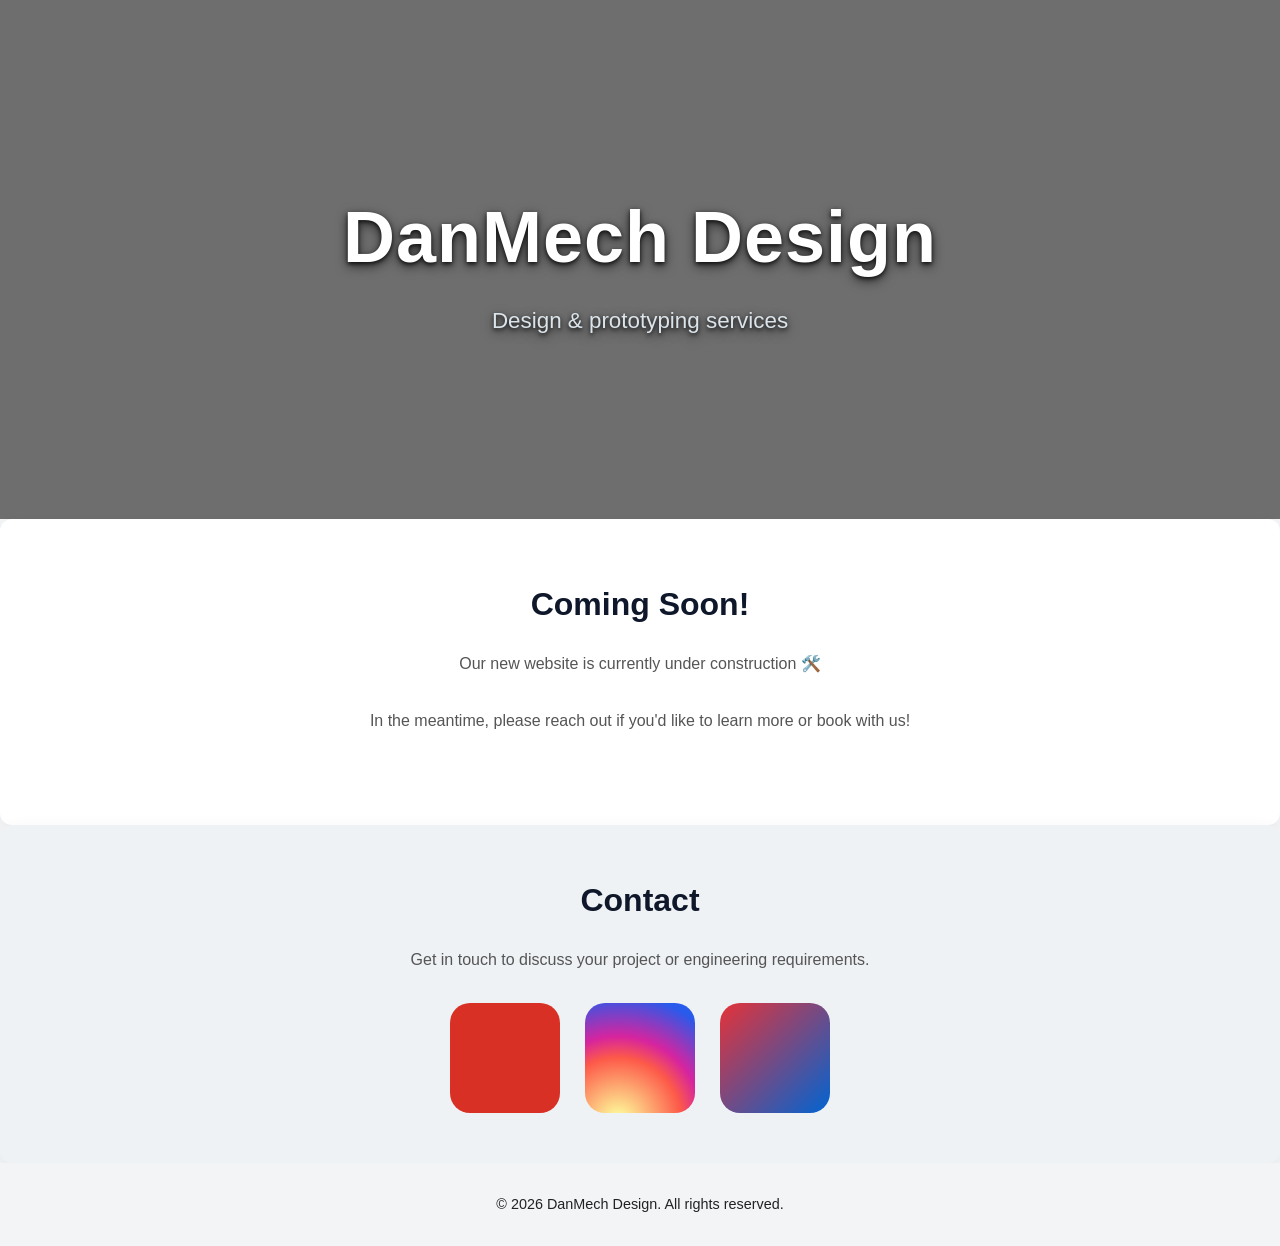
==== index.html @ 0d2decf5 "Rename coming soon.html to index.html" ====
<!DOCTYPE html>
<html lang="en-GB">
<head>
	 <!-- Google tag (gtag.js) -->
	<script async src="https://www.googletagmanager.com/gtag/js?id=G-S0NBHL56VS"></script>
	<script>
	  window.dataLayer = window.dataLayer || [];
	  function gtag(){dataLayer.push(arguments);}
	  gtag('js', new Date());

	  gtag('config', 'G-S0NBHL56VS');
	</script>

  <meta charset="UTF-8" />
  <meta name="viewport" content="width=device-width, initial-scale=1.0" />
  
  <!-- SEO -->
  <meta name="description" content="Mechanical design, CAD, 3D scanning, 3D printing, and reverse engineering services based in Crawley, West Sussex.">
  <meta name="keywords" content="3D Printing, 3D Design, CAD Designer, CAD Services, 3D Printing Services, Engineering Services">
  <meta name="robots" content="index, follow">
  
  <title>Coming Soon|DanMech Design</title>
  <link rel="stylesheet" href="style.css" />
  <link rel="icon" type="image/x-icon" href="favicon.png">
  
  <!-- Font Awesome -->
  <script src="https://kit.fontawesome.com/f8179e8326.js" crossorigin="anonymous"></script>
  

  
</head>
<body>
	<header>
	  <div class="hero-text">
		<h1>DanMech Design</h1>
		<p>Design & prototyping services</p>
	  </div>
	</header>

	<section class="intro">
		<div class="intro-content">
		  <h2>Coming Soon!</h2>
			<p>
				Our new website is currently under construction 🛠️  
			</p>
			<p>
				In the meantime, please reach out if you'd like to learn more or book with us!
			</p>
		</div>
	</section>

	
	
	<section class="contact" id="contact">
	  <h2>Contact</h2>
	  <p>Get in touch to discuss your project or engineering requirements.</p>

	  <div class="contact-icons">
		<a href="mailto:danieljbarker97@gmail.com" class="icon email" aria-label="Email">
		  <i class="fa-solid fa-envelope"></i>
		</a>

		<a href="https://www.instagram.com/life_of_an_engineer__/" target="_blank" class="icon instagram" aria-label="Instagram">
		  <i class="fa-brands fa-instagram"></i>
		</a>
		
		<a href="https://www.ebay.co.uk/usr/dan241297" target="_blank" class="icon ebay" aria-label="Online Store">
		  <i class="fa-brands fa-ebay"></i>
		</a>
	  </div>	  
	</section>
	

	<footer>
	&copy; 2026 DanMech Design. All rights reserved.
	</footer>
  
	<!-- Lightbox -->
	<div id="lightbox">
		<span id="close-lightbox">&times;</span>
		<img id="lightbox-img" src="" alt="Expanded dog photo">
	</div>
	
	<script>
		const gallery = document.getElementById("project-gallery");

		//Loop through images in the folder, starting at i=1, up to the max specified value of i.
		for (let i = 1; i <= 7; i++) {
		  const img = document.createElement("img"); //'img' is the incrimenting image ID
		  img.src = `images/project-img${i}.jpg`;	//Look for file name project-img + img number
		  img.alt = `DanMech Design engineering project ${i}`;		//Generate alt text for images with same sequential suffix
		  img.loading = "lazy";   //Lazy loading to make it quicker
		  gallery.appendChild(img);
		}
	</script>
	
	<script>
		const lightbox = document.getElementById("lightbox");
		const lightboxImg = document.getElementById("lightbox-img");
		const closeBtn = document.getElementById("close-lightbox");

		document.addEventListener("click", function(e) {
		  if (e.target.matches(".image-grid img")) {
			lightbox.style.display = "flex";
			lightboxImg.src = e.target.src;
		  }
		});

		closeBtn.onclick = function() {
		  lightbox.style.display = "none";
		};

		lightbox.onclick = function(e) {
		  if (e.target !== lightboxImg) {
			lightbox.style.display = "none";
		  }
		};
	</script>
  
</body>
</html>
---- style.css ----
/* ---------------------------- */
/* Root Variables               */
/* ---------------------------- */
:root {
  --accent: #2563eb;
  --accent-red: #dc2626;
  --accent-green: #16a34a;

  --dark: #0f172a;
  --light: #f3f4f6;
  --text: #222;
}

/* ---------------------------- */
/* Reset & Base Styling         */
/* ---------------------------- */
* {
  margin: 0;
  padding: 0;
  box-sizing: border-box;
}

html {
  scroll-behavior: smooth;
}

body {
  font-family: "Poppins", sans-serif;
  color: var(--text);
  background-color: var(--light);
  line-height: 1.6;
}

/* ---------------------------- */
/* Section Base Styling         */
/* ---------------------------- */
section {
  padding: 50px 20px;
  max-width: 1500px;
  margin: auto;
  text-align: center;
  border-radius: 12px;
  transition: box-shadow 0.3s ease;
}

section:nth-of-type(odd) {
  background-color: #ffffff;
  box-shadow: 0 2px 10px rgba(0,0,0,0.04);
}

section:nth-of-type(even) {
  background-color: #eef2f5;
  box-shadow: 0 6px 20px rgba(0,0,0,0.06);
}

section h2 {
  font-size: 2rem;
  font-weight: 600;
  color: var(--dark);
  margin-bottom: 20px;
}

section p {
  color: #555;
  margin-bottom: 30px;
  line-height: 1.7;
}

/* ---------------------------- */
/* Header Section               */
/* ---------------------------- */
header {
  background:
    linear-gradient(rgba(0,0,0,0.55), rgba(0,0,0,0.55)),
    url('images/hero-img.jpg') center center/ cover no-repeat;

  text-align: center;

  padding: 180px 20px;

  display: flex;
  justify-content: center;
  align-items: center;
  flex-direction: column;

  min-height: 30vh;
}

header h1 {
  font-size: clamp(2.8rem, 6vw, 4.5rem);
  margin-bottom: 0.5rem;
  font-weight: 700;
  color: #fff;
  letter-spacing: 1px;
}

header p {
  font-size: clamp(1rem, 2vw, 1.4rem);
  font-weight: 300;
  color: #dbe4ea;
}

header h1,
header p {
  text-shadow:
    0 2px 4px rgba(0,0,0,0.8),
    0 4px 12px rgba(0,0,0,0.6);
}

/* ---------------------------- */
/* Navbar Styling               */
/* ---------------------------- */
.navbar {
  background: rgba(255,255,255,0.92);
  backdrop-filter: blur(10px);

  box-shadow: 0 2px 12px rgba(0,0,0,0.08);

  position: sticky;
  top: 0;
  z-index: 999;

  padding: 12px 10px;
}

.navbar ul {
  list-style: none;

  display: flex;
  justify-content: center;

  gap: 40px;

  padding: 0;
  margin: 0;

  flex-wrap: nowrap;
}

.navbar ul li a {
  text-decoration: none;

  font-weight: 600;
  color: var(--dark);

  padding: 10px 14px;
  border-radius: 8px;

  transition: all 0.25s ease;

  white-space: nowrap;

  font-size: clamp(0.8rem, 2vw, 1rem);
}

.navbar ul li a:hover {
  background: var(--dark);
  color: #fff;
}

/* ---------------------------- */
/* Intro Section                */
/* ---------------------------- */
.intro {
  padding: 60px 20px;
}

.intro-inner {
  display: flex;
  align-items: center;
  justify-content: center;
  gap: 50px;
  flex-wrap: wrap;
}

.intro-image img {
  width: 220px;
  height: 220px;

  border-radius: 20px;

  object-fit: cover;

  border: 3px solid var(--border);

  box-shadow: 0 8px 20px rgba(0,0,0,0.08);
}

.intro-text {
  max-width: 700px;
  text-align: left;
}

.intro-bullets {
  display: flex;
  flex-wrap: wrap;
  justify-content: center;
  gap: 20px;

  list-style: none;

  padding: 0;
  margin-top: 10px;

  font-weight: 600;
  font-size: 1rem;

  color: var(--dark);
}

.intro-bullets li {
  position: relative;
  padding-left: 24px;
}

.intro-bullets li::before {
  content: "\f3a5";

  font-family: "Font Awesome 6 Free";
  font-weight: 900;

  position: absolute;
  left: 0;
  top: 0;

  color: var(--accent);
}

/* ---------------------------- */
/* Services Section             */
/* ---------------------------- */
.service-list {
  display: grid;

  grid-template-columns: repeat(auto-fit, minmax(250px, 1fr));

  gap: 25px;
}

.service-item {
  background: var(--card);

  padding: 30px;

  border-radius: 16px;

  border-top: 4px solid transparent;
  

  transition:
    transform 0.3s ease,
    box-shadow 0.3s ease,
    border-color 0.3s ease;
}

.service-item:hover {
  transform: translateY(-6px);

  border-color: var(--accent);

  box-shadow: 0 10px 25px rgba(0,0,0,0.08);
}

.service-item h3 {
  color: var(--dark);

  margin-bottom: 12px;

  font-weight: 600;
}

.service-item h3 i {
  margin-right: 10px;

  font-size: 1.2em;

  color: var(--accent);
}

.service-item p {
  color: #555;
}

.service-item {
  border-top: 4px solid transparent;
}
.service-item:nth-child(1) {
  border-top-color: #2563eb;
}

.service-item:nth-child(2) {
  border-top-color: #dc2626;
}

.service-item:nth-child(3) {
  border-top-color: #16a34a;
}

/* ---------------------------- */
/* Downloads / Links            */
/* ---------------------------- */
.downloads {
  display: flex;
  flex-wrap: wrap;
  justify-content: center;
  gap: 20px;
}

.downloads a {
  display: flex;
  align-items: center;
  gap: 8px;

  background: #fff;

  border-radius: 10px;

  padding: 12px 18px;

  color: var(--dark);

  text-decoration: none;

  border: 1px solid #ddd;

  transition: all 0.3s ease;
}

.downloads a:hover {
  background: var(--dark);
  color: #fff;

  border-color: var(--dark);

  transform: translateY(-3px);
}

/* ---------------------------- */
/* Contact Section              */
/* ---------------------------- */
.contact-icons {
  display: flex;
  justify-content: center;
  gap: 25px;
  flex-wrap: wrap;
}

.contact-icons .icon {
  font-size: 4rem;

  border-radius: 20px;

  width: 110px;
  height: 110px;

  display: flex;
  align-items: center;
  justify-content: center;

  text-decoration: none;

  transition:
    transform 0.3s ease,
    box-shadow 0.3s ease,
    filter 0.3s ease;

  color: #fff;
}

.icon.email {
  background: #d93025;
}

.icon.instagram {
  background: radial-gradient(
    circle at 30% 107%,
    #fdf497 0%,
    #fdf497 5%,
    #fd5949 45%,
    #d6249f 60%,
    #285AEB 90%
  );
}


.icon.ebay {
  background: linear-gradient(
    135deg,
    #e53238,
    #0064d2
  );

  color: #fff;
}

.contact-icons .icon:hover {
  transform: translateY(-5px);

  box-shadow: 0 8px 18px rgba(0,0,0,0.2);

  filter: brightness(1.1);
}

/* ---------------------------- */
/* Gallery Section              */
/* ---------------------------- */
.gallery .image-grid {
  display: grid;

  grid-template-columns: repeat(auto-fit, minmax(220px, 1fr));

  gap: 18px;
}

.gallery img {
  width: 100%;
  height: 220px;

  object-fit: cover;

  border-radius: 12px;

  border: 1px solid var(--border);

  cursor: pointer;

  transition:
    transform 0.3s ease,
    box-shadow 0.3s ease;
}

.gallery img:hover {
  transform: scale(1.03);

  box-shadow: 0 12px 24px rgba(0,0,0,0.18);
}

/* ---------------------------- */
/* Footer                       */
/* ---------------------------- */
footer {
  text-align: center;

  padding: 30px 20px;

  font-size: 0.9rem;

  color: var(--muted);

  background: var(--light);

  border-top: 1px solid var(--border);
}

/* ---------------------------- */
/* Lightbox                     */
/* ---------------------------- */
#lightbox {
  position: fixed;

  top: 0;
  left: 0;

  width: 100%;
  height: 100%;

  background: rgba(0,0,0,0.88);

  display: none;

  justify-content: center;
  align-items: center;

  z-index: 2000;
}

#lightbox img {
  max-width: 90%;
  max-height: 90%;

  border-radius: 12px;
}

#close-lightbox {
  position: absolute;

  top: 25px;
  right: 35px;

  font-size: 40px;

  color: white;

  cursor: pointer;
}

/* ---------------------------- */
/* Responsive Tweaks            */
/* ---------------------------- */
@media (max-width: 800px) {

  header {
    padding: 120px 15px;
    min-height: 50vh;
  }

  header h1 {
    font-size: 2.4rem;
  }

  header p {
    font-size: 1.05rem;
  }

  .navbar ul {
    gap: 6px;
  }

  .navbar ul li a {
    padding: 6px 8px;
  }

  .intro {
    padding: 40px 15px;
  }

  .intro-inner {
    gap: 20px;
  }

  .intro-text {
    text-align: center;
  }

  .intro-image img {
    width: 170px;
    height: 170px;
  }

  .service-item {
    padding: 24px;
  }

  .contact-icons .icon {
    font-size: 3rem;

    width: 85px;
    height: 85px;
  }

  section {
    padding: 40px 15px;
  }
}
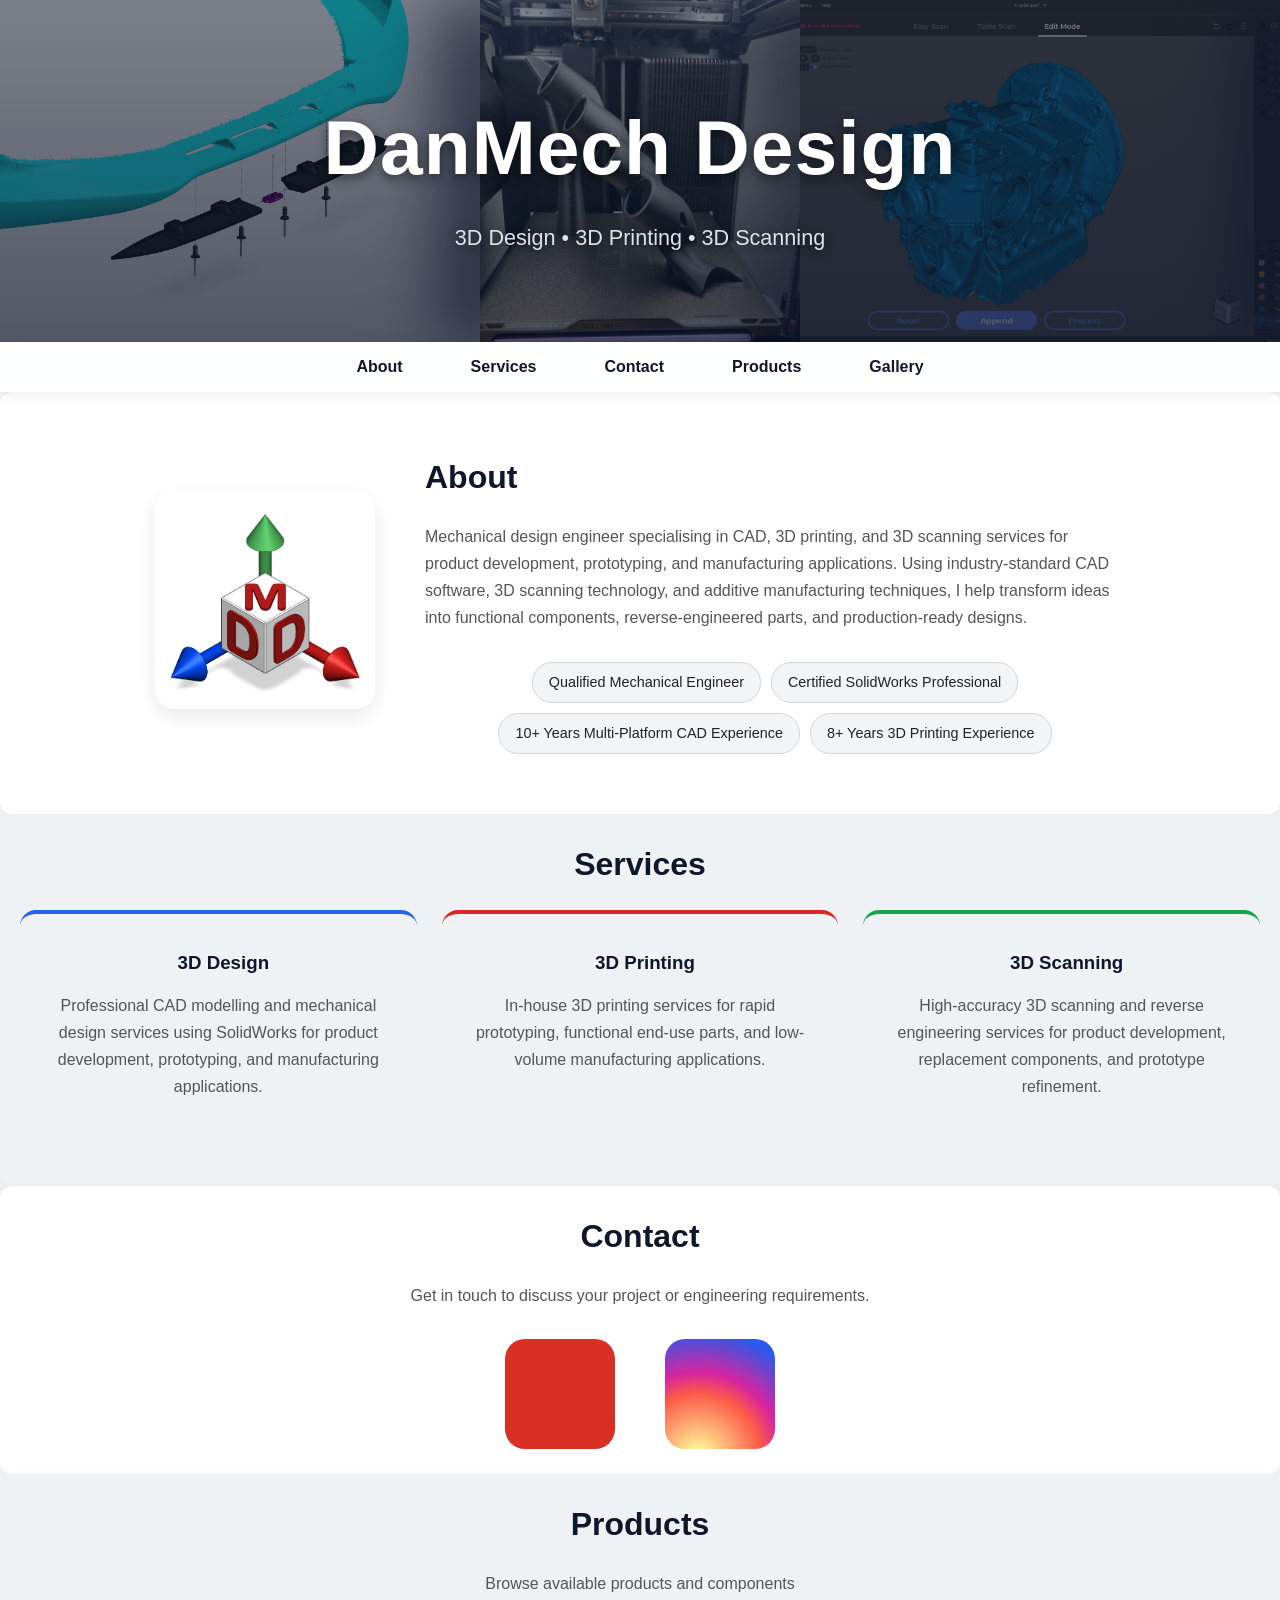
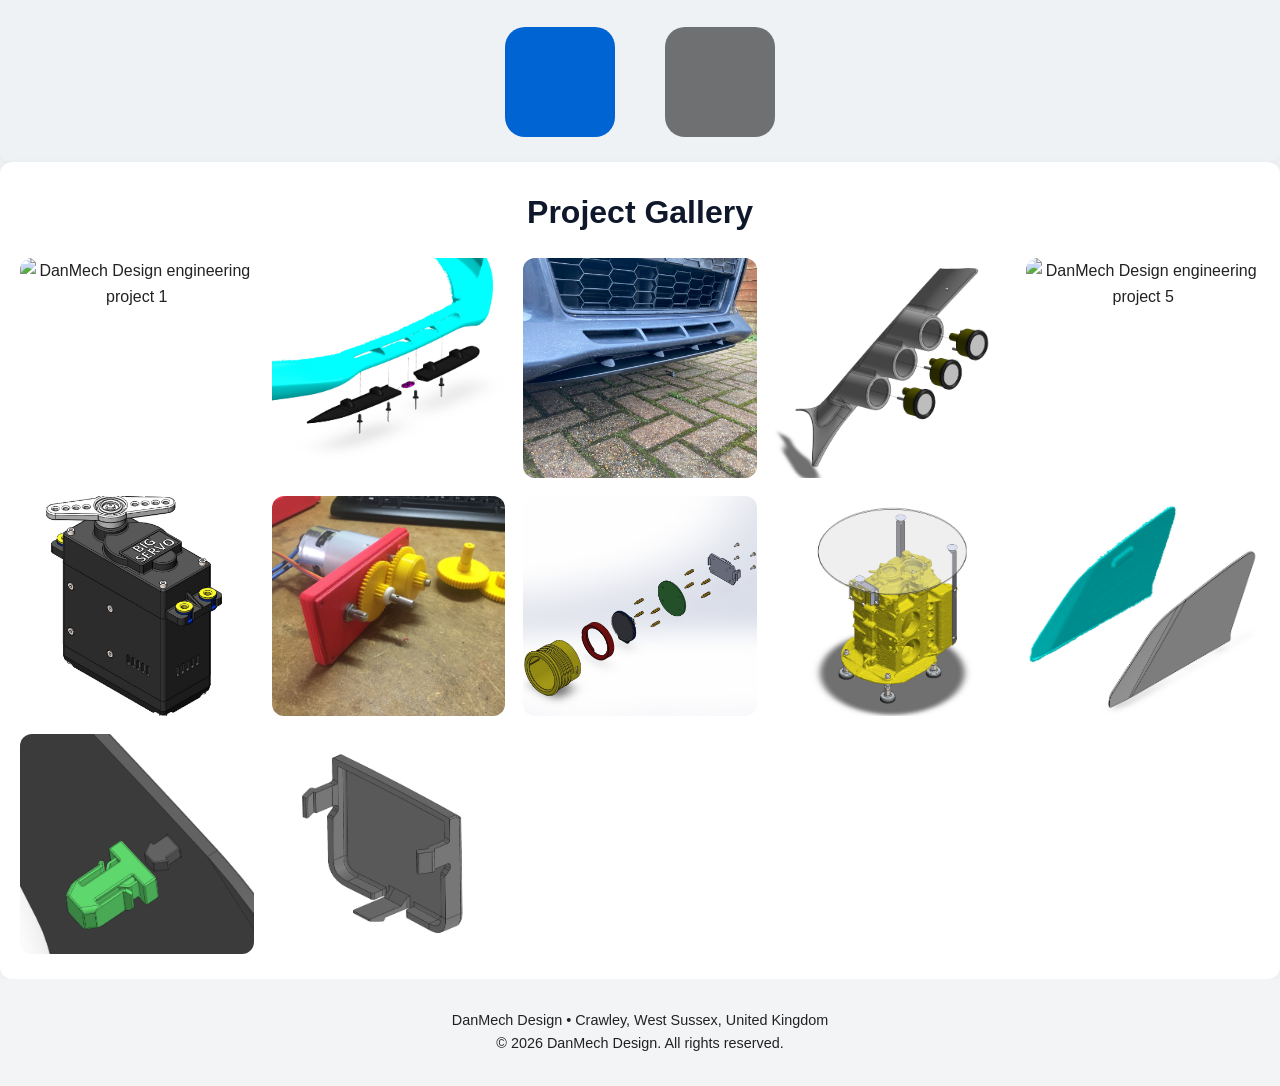
==== commit 9c6f2c67: "Initial upload of actual Index.html" ====
--- a/index.html
+++ b/index.html
@@ -19,9 +19,9 @@
   <meta name="keywords" content="3D Printing, 3D Design, CAD Designer, CAD Services, 3D Printing Services, Engineering Services">
   <meta name="robots" content="index, follow">
   
-  <title>Coming Soon|DanMech Design</title>
+  <title>DanMech Design | Engineering Design & Prototyping</title>
   <link rel="stylesheet" href="style.css" />
-  <link rel="icon" type="image/x-icon" href="favicon.png">
+  <link rel="icon" type="image/x-icon" href="favicon.PNG">
   
   <!-- Font Awesome -->
   <script src="https://kit.fontawesome.com/f8179e8326.js" crossorigin="anonymous"></script>
@@ -30,26 +30,98 @@
   
 </head>
 <body>
-	<header>
+<!-- 	<header>
 	  <div class="hero-text">
 		<h1>DanMech Design</h1>
 		<p>Design & prototyping services</p>
 	  </div>
+	</header> -->
+	
+	<header class="hero">
+
+	  <div class="hero-background">
+
+		<div class="hero-panel">
+		  <img src="images/hero-img-1.JPG" alt="CAD Design">
+		</div>
+
+		<div class="hero-panel">
+		  <img src="images/hero-img-2.JPG" alt="3D Printing">
+		</div>
+
+		<div class="hero-panel">
+		  <img src="images/hero-img-3.JPG" alt="3D Scanning">
+		</div>
+
+	  </div>
+
+	  <div class="hero-overlay"></div>
+
+	  <div class="hero-content">
+		<h1>DanMech Design</h1>
+		<p>3D Design • 3D Printing • 3D Scanning</p>
+	  </div>
+
 	</header>
-
-	<section class="intro">
-		<div class="intro-content">
-		  <h2>Coming Soon!</h2>
+	
+	<nav class="navbar">
+		<ul>
+			<li><a href="#about">About</a></li>
+			<li><a href="#services">Services</a></li>
+			<li><a href="#contact">Contact</a></li>
+			<li><a href="#products">Products</a></li>
+			<li><a href="#gallery">Gallery</a></li>
+		</ul>
+	</nav>
+
+	<section class="intro" id="about">
+	  <div class="intro-content">
+		<div class="intro-inner">
+		  <div class="intro-image">
+			<img src="website-logo.PNG" alt="logo.PNG">
+		  </div>
+		  <div class="intro-text">
+			<h2>About</h2>
 			<p>
-				Our new website is currently under construction 🛠️  
+				Mechanical design engineer specialising in CAD, 3D printing, and 3D scanning services for product development, 
+				prototyping, and manufacturing applications.
+				Using industry-standard CAD software, 3D scanning technology, and additive manufacturing techniques, 
+				I help transform ideas into functional components, reverse-engineered parts, and production-ready designs.
 			</p>
-			<p>
-				In the meantime, please reach out if you'd like to learn more or book with us!
-			</p>
-		</div>
-	</section>
-
-	
+			<ul class="intro-bullets">
+			  <li>Qualified Mechanical Engineer</li>
+			  <li>Certified SolidWorks Professional</li>
+			  <li>10+ Years Multi-Platform CAD Experience</li>
+			  <li>8+ Years 3D Printing Experience</li>
+			</ul>
+		  </div>
+		</div>
+	  </div>
+	</section>
+
+	<section class="services" id="services">
+	  <h2>Services</h2>
+	  <div class="service-list">
+		<div class="service-item">
+		  <h3><i class="fa-solid fa-compass-drafting"></i>3D Design</h3>
+		  <p>
+			Professional CAD modelling and mechanical design services using SolidWorks for product development, prototyping, and manufacturing applications.
+		  </p>
+		</div>
+		<div class="service-item">
+		  <h3><i class="fa-solid fa-cube"></i>3D Printing</h3>
+		  <p>
+			In-house 3D printing services for rapid prototyping, functional end-use parts, and low-volume manufacturing applications.
+		  </p>
+		</div>
+		<div class="service-item">
+		  <h3><i class="fa-solid fa-expand"></i>3D Scanning</h3>
+		  <p>
+			High-accuracy 3D scanning and reverse engineering services for product development, replacement components, and prototype refinement.
+		  </p>
+		</div>
+	  </div>
+	</section>
 	
 	<section class="contact" id="contact">
 	  <h2>Contact</h2>
@@ -63,16 +135,33 @@
 		<a href="https://www.instagram.com/life_of_an_engineer__/" target="_blank" class="icon instagram" aria-label="Instagram">
 		  <i class="fa-brands fa-instagram"></i>
 		</a>
-		
+	  </div>	  
+	</section>
+	
+	<section class="products" id="products">
+	  <h2>Products</h2>
+	  <p>Browse available products and components</p>
+
+	  <div class="contact-icons">
 		<a href="https://www.ebay.co.uk/usr/dan241297" target="_blank" class="icon ebay" aria-label="Online Store">
 		  <i class="fa-brands fa-ebay"></i>
 		</a>
+		
+		<a href="#" class="icon etsy disabled" aria-label="Etsy Store Coming Soon">
+			<i class="fa-brands fa-etsy"></i>
+		</a>
 	  </div>	  
 	</section>
 	
+	<section class="gallery" id="gallery">
+		<h2>Project Gallery</h2>
+		<div class="image-grid" id="project-gallery"></div>
+		</div>
+	</section>
 
 	<footer>
-	&copy; 2026 DanMech Design. All rights reserved.
+	  <p>DanMech Design • Crawley, West Sussex, United Kingdom</p>
+	  <p>&copy; 2026 DanMech Design. All rights reserved.</p>
 	</footer>
   
 	<!-- Lightbox -->
@@ -85,9 +174,9 @@
 		const gallery = document.getElementById("project-gallery");
 
 		//Loop through images in the folder, starting at i=1, up to the max specified value of i.
-		for (let i = 1; i <= 7; i++) {
+		for (let i = 1; i <= 12; i++) {
 		  const img = document.createElement("img"); //'img' is the incrimenting image ID
-		  img.src = `images/project-img${i}.jpg`;	//Look for file name project-img + img number
+		  img.src = `images/project-img${i}.JPG`;	//Look for file name project-img + img number
 		  img.alt = `DanMech Design engineering project ${i}`;		//Generate alt text for images with same sequential suffix
 		  img.loading = "lazy";   //Lazy loading to make it quicker
 		  gallery.appendChild(img);
--- a/style.css
+++ b/style.css
@@ -35,7 +35,7 @@
 /* Section Base Styling         */
 /* ---------------------------- */
 section {
-  padding: 50px 20px;
+  padding: 25px 20px;
   max-width: 1500px;
   margin: auto;
   text-align: center;
@@ -66,45 +66,160 @@
   line-height: 1.7;
 }
 
-/* ---------------------------- */
-/* Header Section               */
-/* ---------------------------- */
-header {
-  background:
-    linear-gradient(rgba(0,0,0,0.55), rgba(0,0,0,0.55)),
-    url('images/hero-img.jpg') center center/ cover no-repeat;
-
-  text-align: center;
-
-  padding: 180px 20px;
+
+/* ---------------------------- */
+/* Hero Section - 3 images      */
+/* ---------------------------- */
+
+.hero {
+  position: relative;
+
+  min-height: 38vh;
+
+  overflow: hidden;
 
   display: flex;
   justify-content: center;
   align-items: center;
-  flex-direction: column;
-
-  min-height: 30vh;
-}
-
-header h1 {
-  font-size: clamp(2.8rem, 6vw, 4.5rem);
-  margin-bottom: 0.5rem;
+
+  text-align: center;
+}
+
+/* 3 image layout */
+.hero-background {
+  position: absolute;
+
+  inset: 0;
+
+  display: grid;
+
+  grid-template-columns: 1.5fr 1fr 1.5fr; /* Ratio of each image width */
+}
+
+/* individual image panels */
+.hero-panel {
+  position: relative;
+
+  overflow: hidden;
+}
+
+/* images */
+.hero-panel img {
+  width: 100%;
+  height: 100%;
+
+  object-fit: cover;
+  object-position: center;
+
+  filter:
+    saturate(0.9)
+    contrast(1.05);
+
+  transform: scale(1.03);
+}
+
+/* soft blend between images */
+.hero-panel::after {
+  content: "";
+
+  position: absolute;
+
+  top: 0;
+  right: -70px;
+
+  width: 140px;
+  height: 100%;
+
+  z-index: 2;
+
+  pointer-events: none;
+
+  background: linear-gradient(
+    to right,
+    rgba(15,23,42,0),
+    rgba(15,23,42,0.82),
+    rgba(15,23,42,0)
+  );
+
+  filter: blur(30px);
+}
+
+/* dark overlay */
+.hero-overlay {
+  position: absolute;
+
+  inset: 0;
+
+  background:
+    linear-gradient(
+      rgba(15,23,42,0.55),
+      rgba(15,23,42,0.72)
+    );
+
+  z-index: 3;
+}
+
+/* text content */
+.hero-content {
+  position: relative;
+
+  z-index: 5;
+
+  padding: 20px;
+}
+
+.hero-content h1 {
+  font-size: clamp(2.8rem, 6vw, 4.8rem);
+
   font-weight: 700;
-  color: #fff;
+
+  color: white;
+
   letter-spacing: 1px;
-}
-
-header p {
-  font-size: clamp(1rem, 2vw, 1.4rem);
+
+  margin-bottom: 0.75rem;
+
+  text-shadow:
+    0 4px 12px rgba(0,0,0,0.5);
+}
+
+.hero-content p {
+  font-size: clamp(1rem, 2vw, 1.35rem);
+
+  color: #dbe4ea;
+
   font-weight: 300;
-  color: #dbe4ea;
-}
-
-header h1,
-header p {
+
   text-shadow:
-    0 2px 4px rgba(0,0,0,0.8),
-    0 4px 12px rgba(0,0,0,0.6);
+    0 2px 8px rgba(0,0,0,0.5);
+}
+
+/* ---------------------------- */
+/* Mobile Hero                  */
+/* ---------------------------- */
+
+@media (max-width: 800px) {
+
+  .hero {
+    min-height: 55vh;
+  }
+
+  .hero-background {
+    grid-template-columns: 1fr;
+    grid-template-rows: 1fr 1fr 1fr;
+  }
+
+  .hero-panel::after {
+    display: none;
+  }
+
+  .hero-content h1 {
+    font-size: 2.4rem;
+  }
+
+  .hero-content p {
+    font-size: 1rem;
+  }
 }
 
 /* ---------------------------- */
@@ -195,35 +310,18 @@
   display: flex;
   flex-wrap: wrap;
   justify-content: center;
-  gap: 20px;
-
+  gap: 10px;
   list-style: none;
-
-  padding: 0;
-  margin-top: 10px;
-
-  font-weight: 600;
-  font-size: 1rem;
-
-  color: var(--dark);
+  margin-top: 20px;
 }
 
 .intro-bullets li {
-  position: relative;
-  padding-left: 24px;
-}
-
-.intro-bullets li::before {
-  content: "\f3a5";
-
-  font-family: "Font Awesome 6 Free";
-  font-weight: 900;
-
-  position: absolute;
-  left: 0;
-  top: 0;
-
-  color: var(--accent);
+  background: #f3f4f6;
+  border: 1px solid #d1d5db;
+  border-radius: 20px;
+  padding: 8px 16px;
+  font-size: 0.9rem;
+  font-weight: 500;
 }
 
 /* ---------------------------- */
@@ -296,57 +394,19 @@
   border-top-color: #16a34a;
 }
 
-/* ---------------------------- */
-/* Downloads / Links            */
-/* ---------------------------- */
-.downloads {
-  display: flex;
-  flex-wrap: wrap;
-  justify-content: center;
-  gap: 20px;
-}
-
-.downloads a {
-  display: flex;
-  align-items: center;
-  gap: 8px;
-
-  background: #fff;
-
-  border-radius: 10px;
-
-  padding: 12px 18px;
-
-  color: var(--dark);
-
-  text-decoration: none;
-
-  border: 1px solid #ddd;
-
-  transition: all 0.3s ease;
-}
-
-.downloads a:hover {
-  background: var(--dark);
-  color: #fff;
-
-  border-color: var(--dark);
-
-  transform: translateY(-3px);
-}
 
 /* ---------------------------- */
 /* Contact Section              */
-/* ---------------------------- */
-.contact-icons {
+/* This also applies to products section icons*/
+.contact-icons {		
   display: flex;
   justify-content: center;
-  gap: 25px;
+  gap: 50px;
   flex-wrap: wrap;
 }
 
 .contact-icons .icon {
-  font-size: 4rem;
+  font-size: 5rem;
 
   border-radius: 20px;
 
@@ -382,23 +442,35 @@
   );
 }
 
-
-.icon.ebay {
-  background: linear-gradient(
-    135deg,
-    #e53238,
-    #0064d2
-  );
-
-  color: #fff;
-}
-
 .contact-icons .icon:hover {
   transform: translateY(-5px);
 
   box-shadow: 0 8px 18px rgba(0,0,0,0.2);
 
   filter: brightness(1.1);
+}
+
+/* ----------------------------- */
+/* Online stores/products Section*/
+/* ----------------------------- */
+.products {
+  background: #e5e7eb;
+}
+.icon.ebay {
+  background: #0064d2;
+  color: #fff;
+}
+
+.icon.etsy {
+  background: #2b2b2b;
+  color: #888;
+}
+
+.icon.etsy.disabled {
+  opacity: 0.65;
+  filter: grayscale(100%);
+  cursor: not-allowed;
+  pointer-events: none;
 }
 
 /* ---------------------------- */
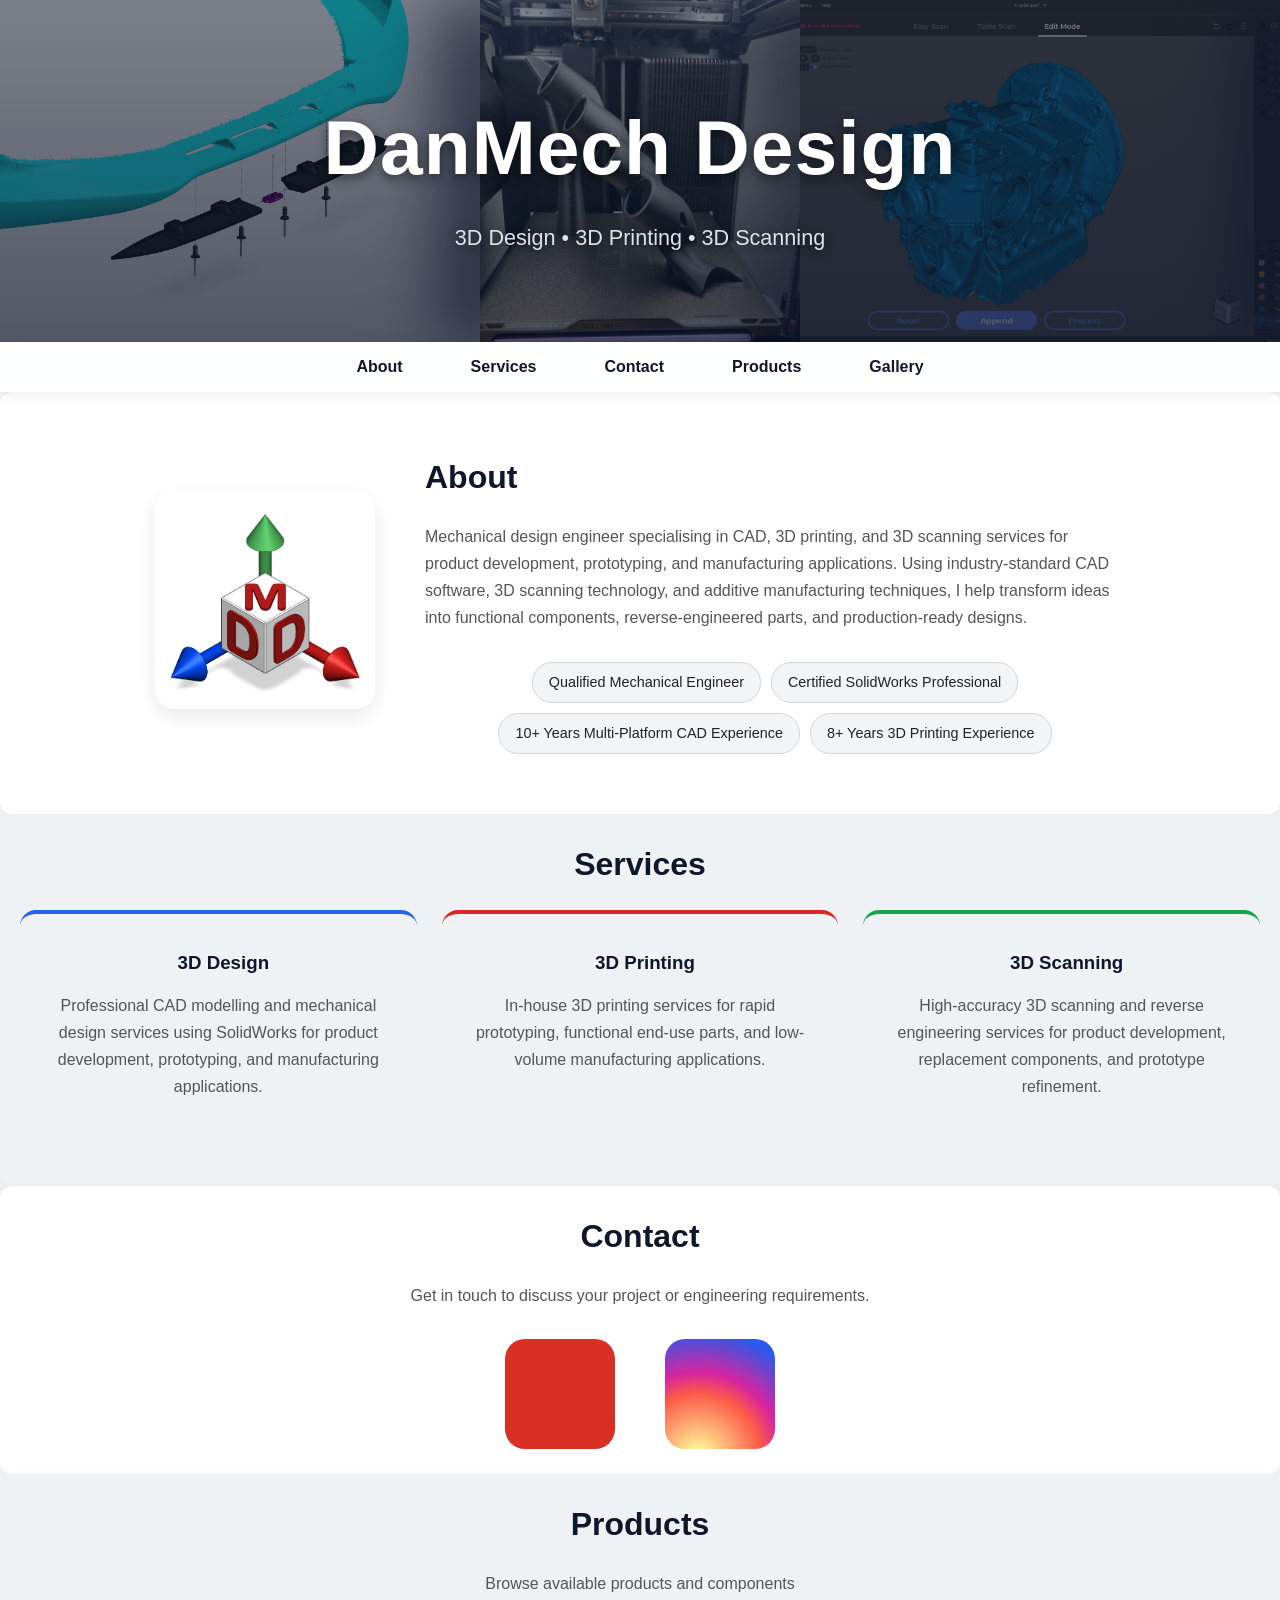
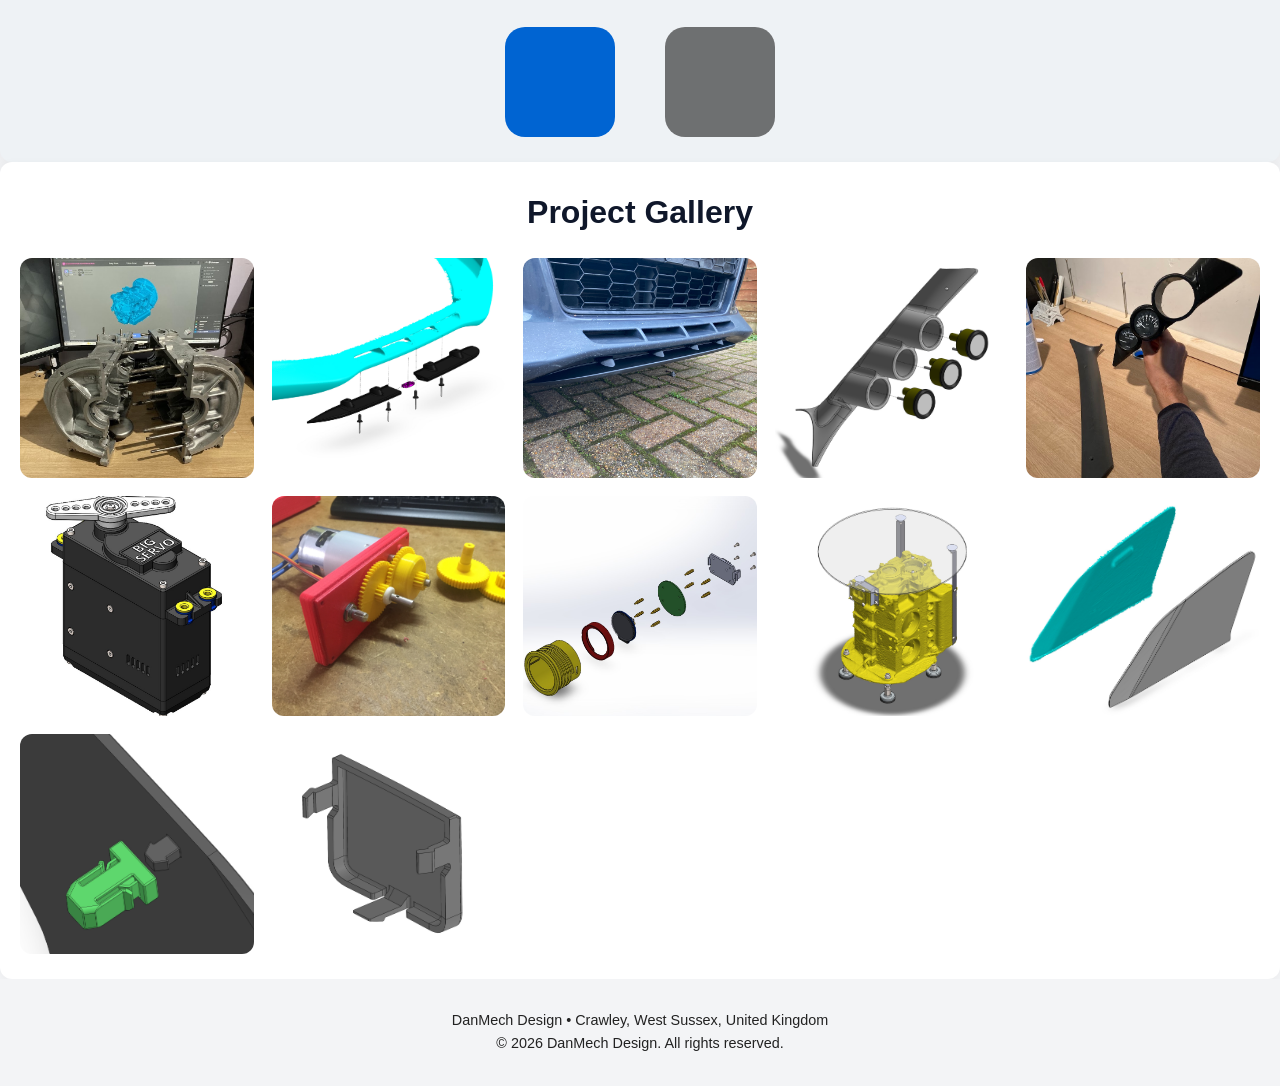
==== commit e0eb7e1d: "Old gtag commented out" ====
--- a/index.html
+++ b/index.html
@@ -1,15 +1,16 @@
 <!DOCTYPE html>
 <html lang="en-GB">
 <head>
+<!-- Google tag deactivated - generate new for this site -->
 	 <!-- Google tag (gtag.js) -->
-	<script async src="https://www.googletagmanager.com/gtag/js?id=G-S0NBHL56VS"></script>
+<!-- 	<script async src="https://www.googletagmanager.com/gtag/js?id=G-S0NBHL56VS"></script>
 	<script>
 	  window.dataLayer = window.dataLayer || [];
 	  function gtag(){dataLayer.push(arguments);}
 	  gtag('js', new Date());
 
 	  gtag('config', 'G-S0NBHL56VS');
-	</script>
+	</script> -->
 
   <meta charset="UTF-8" />
   <meta name="viewport" content="width=device-width, initial-scale=1.0" />
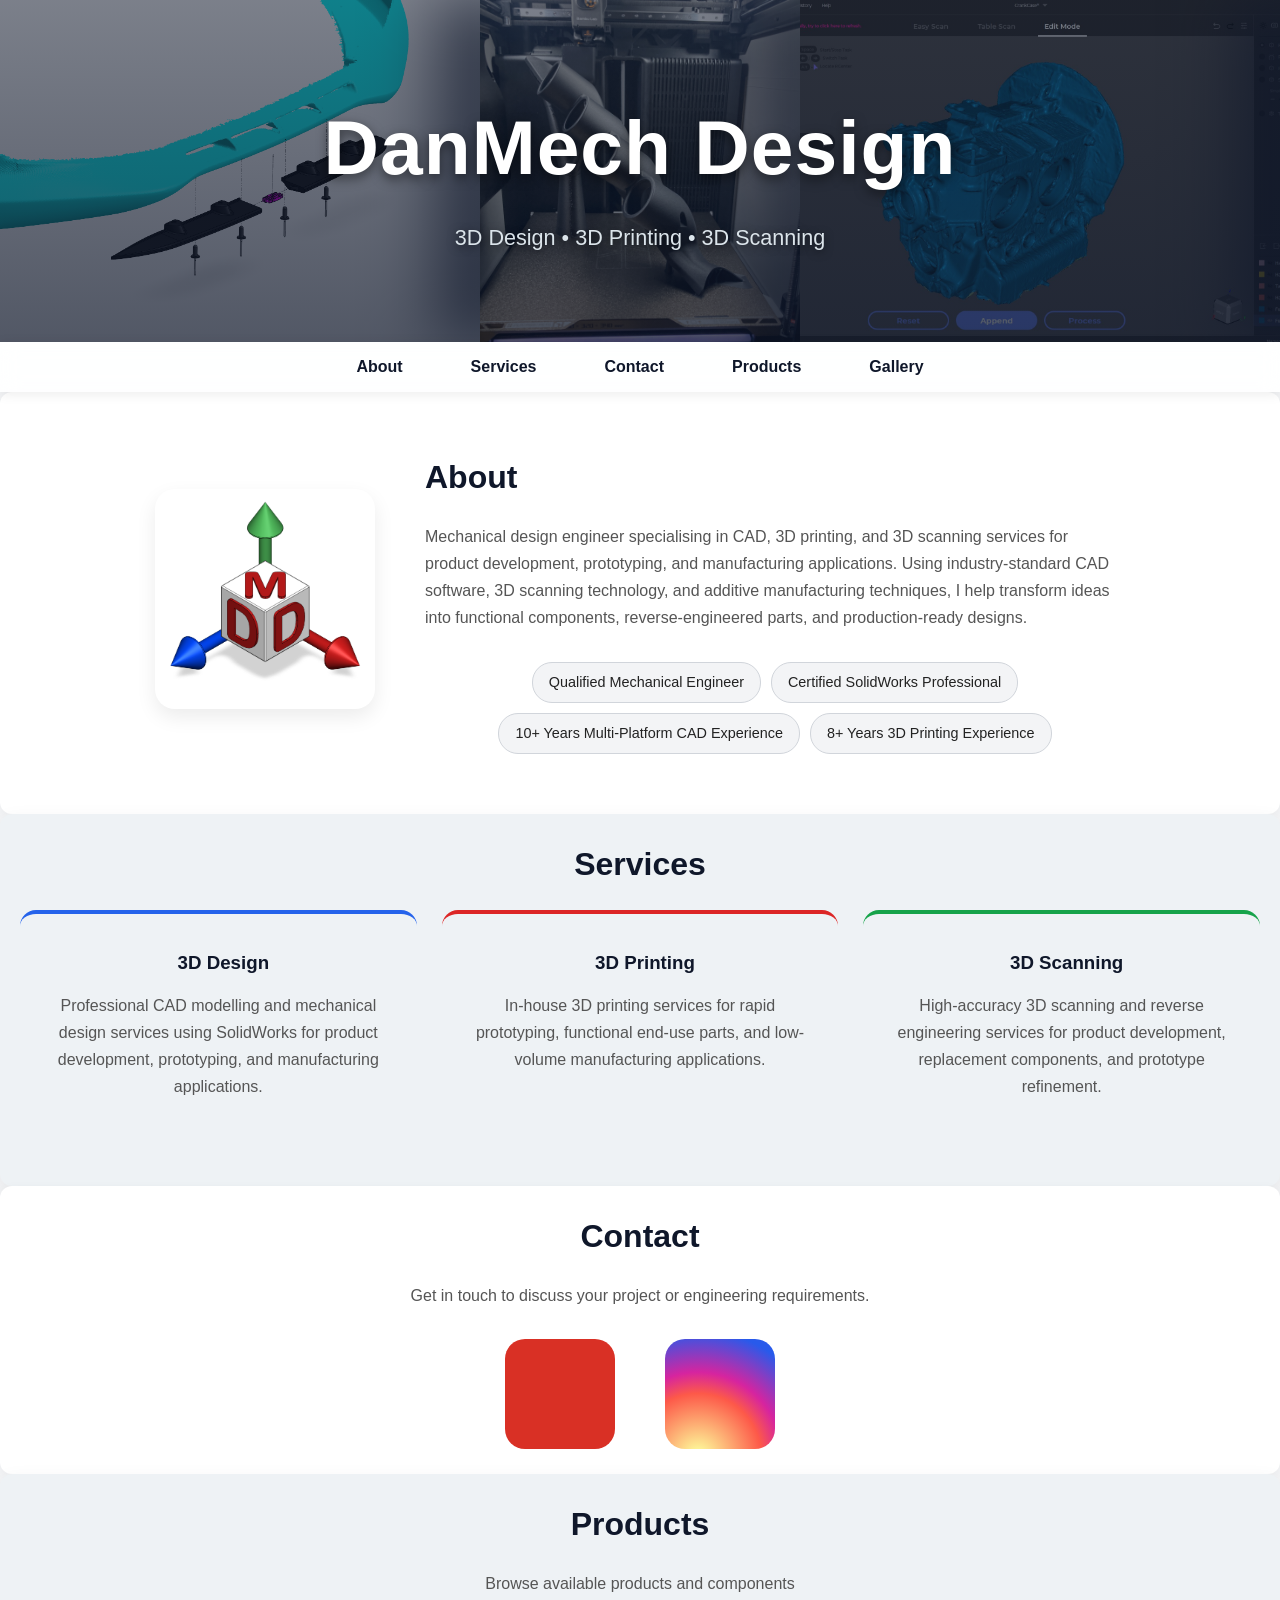
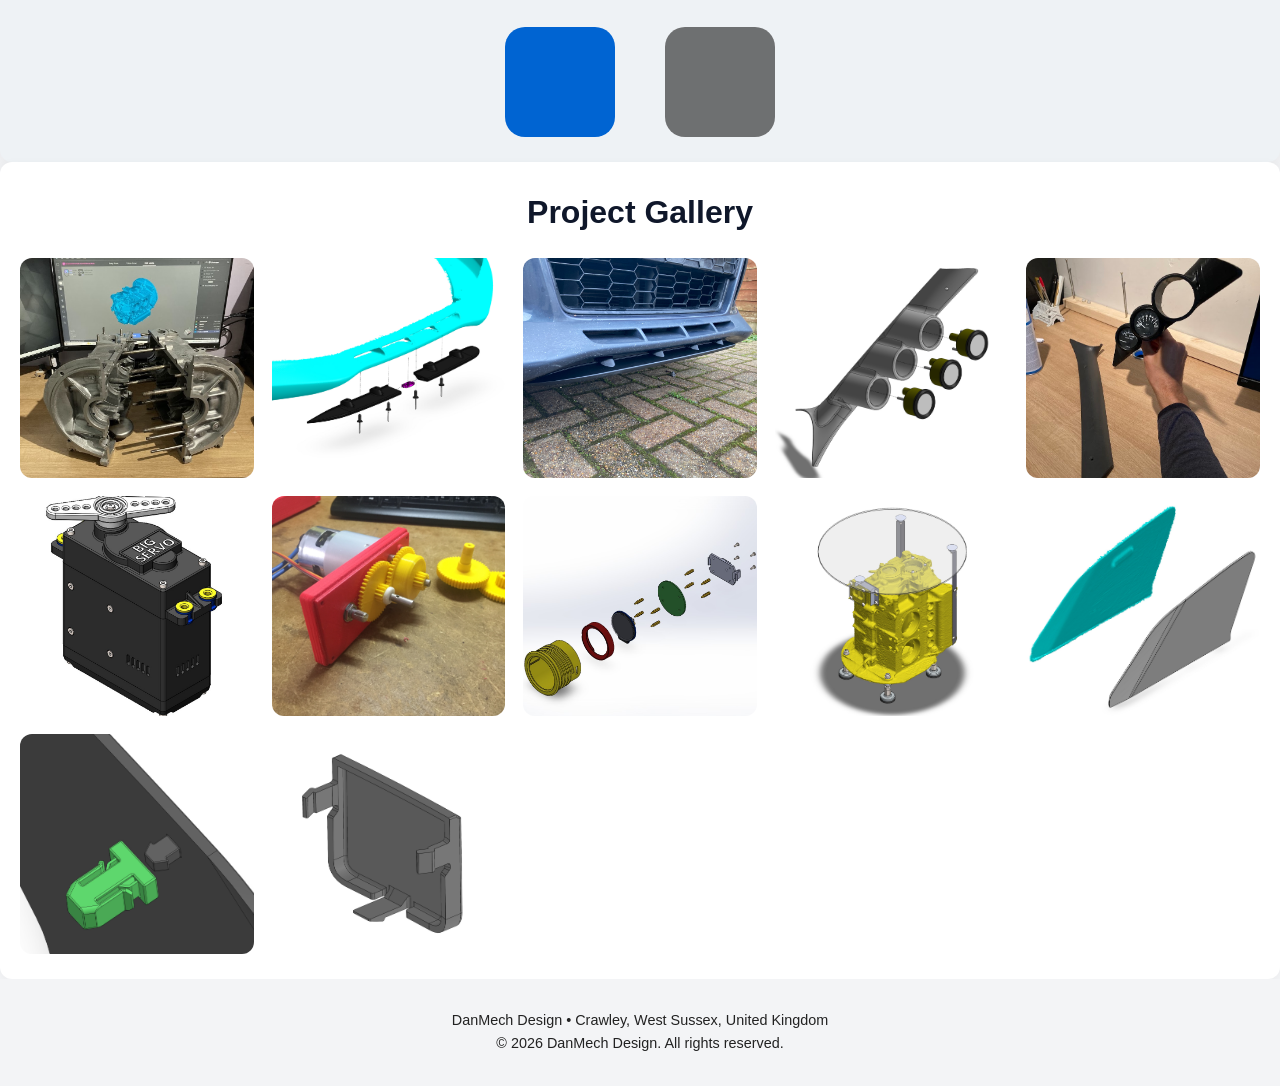
==== commit bca6a8a6: "Ebay store hyperlink updated" ====
--- a/index.html
+++ b/index.html
@@ -1,16 +1,15 @@
 <!DOCTYPE html>
 <html lang="en-GB">
 <head>
-<!-- Google tag deactivated - generate new for this site -->
-	 <!-- Google tag (gtag.js) -->
-<!-- 	<script async src="https://www.googletagmanager.com/gtag/js?id=G-S0NBHL56VS"></script>
+	<!-- Google tag (gtag.js) -->
+	<script async src="https://www.googletagmanager.com/gtag/js?id=G-EJC3HQDYYS"></script>
 	<script>
 	  window.dataLayer = window.dataLayer || [];
 	  function gtag(){dataLayer.push(arguments);}
 	  gtag('js', new Date());
 
-	  gtag('config', 'G-S0NBHL56VS');
-	</script> -->
+	  gtag('config', 'G-EJC3HQDYYS');
+	</script>
 
   <meta charset="UTF-8" />
   <meta name="viewport" content="width=device-width, initial-scale=1.0" />
@@ -144,7 +143,7 @@
 	  <p>Browse available products and components</p>
 
 	  <div class="contact-icons">
-		<a href="https://www.ebay.co.uk/usr/dan241297" target="_blank" class="icon ebay" aria-label="Online Store">
+		<a href="https://www.ebay.co.uk/usr/danmechdesign" target="_blank" class="icon ebay" aria-label="Online Store">
 		  <i class="fa-brands fa-ebay"></i>
 		</a>
 		
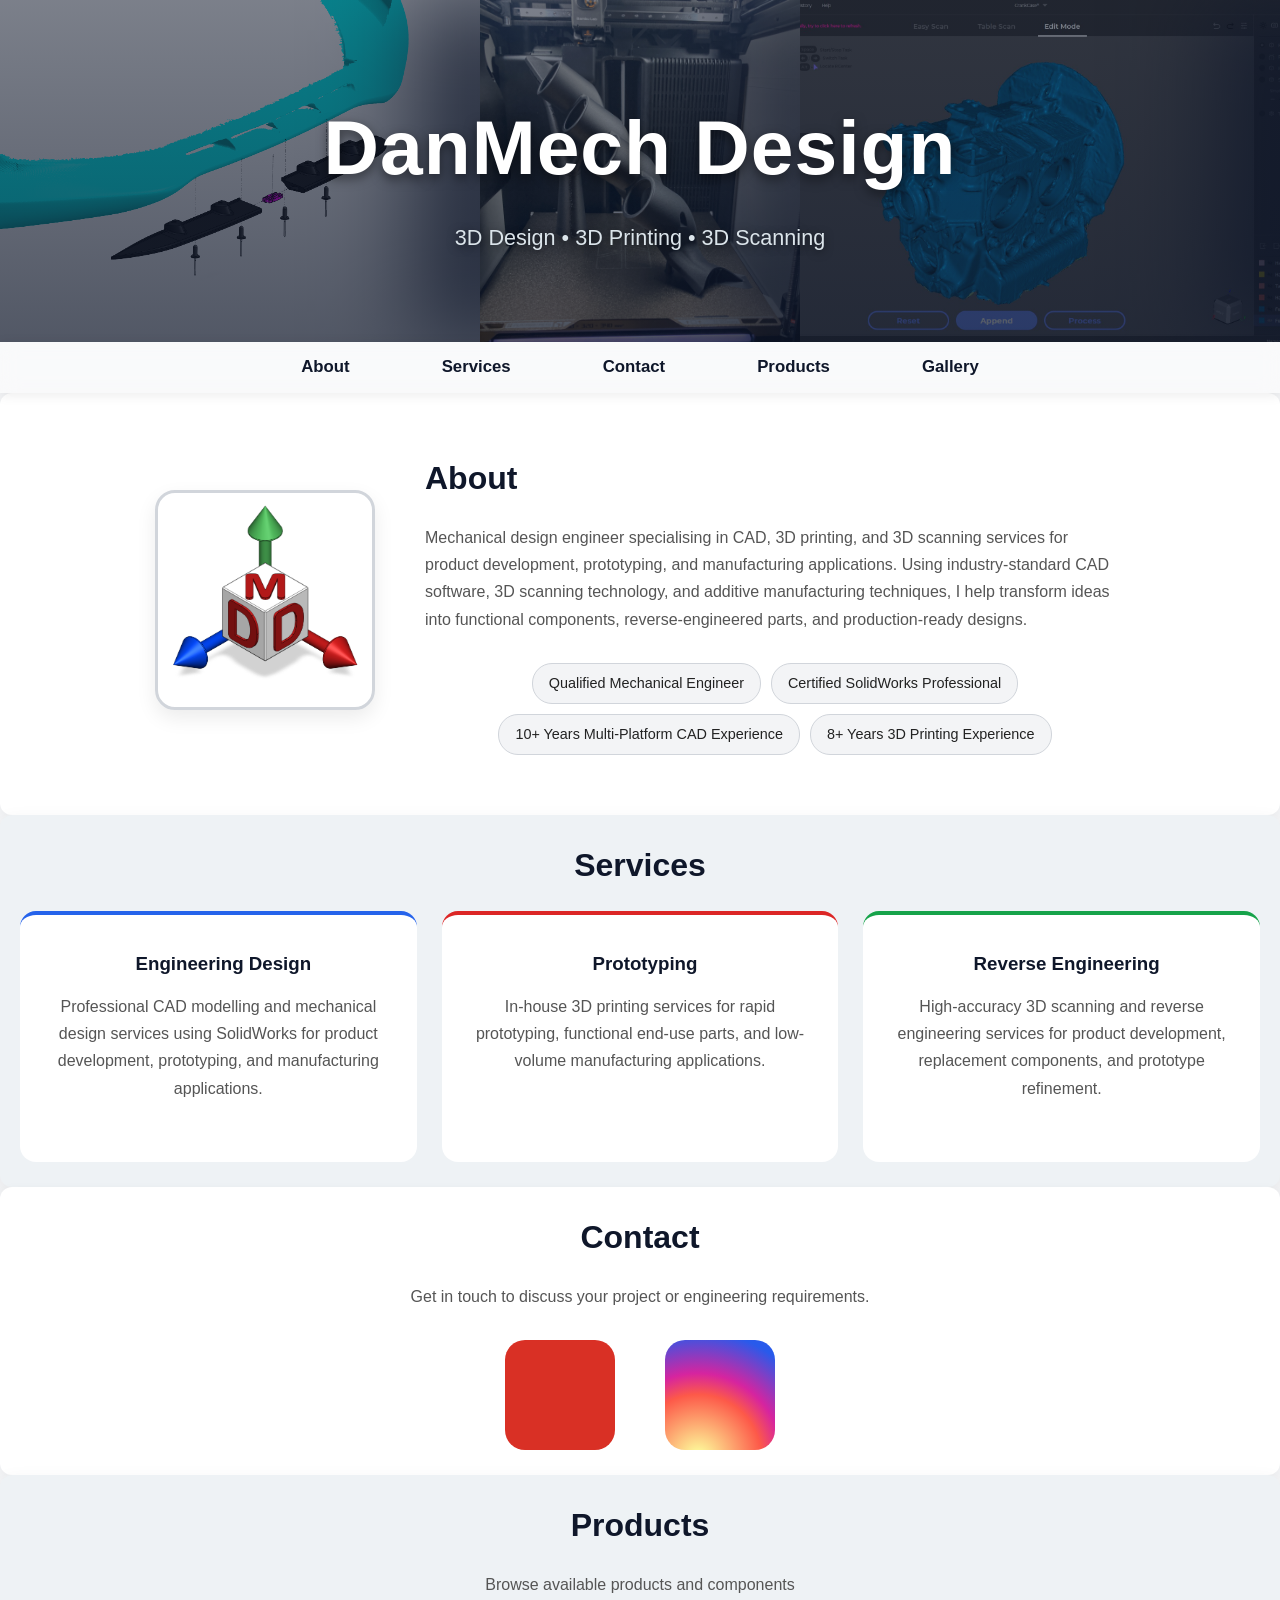
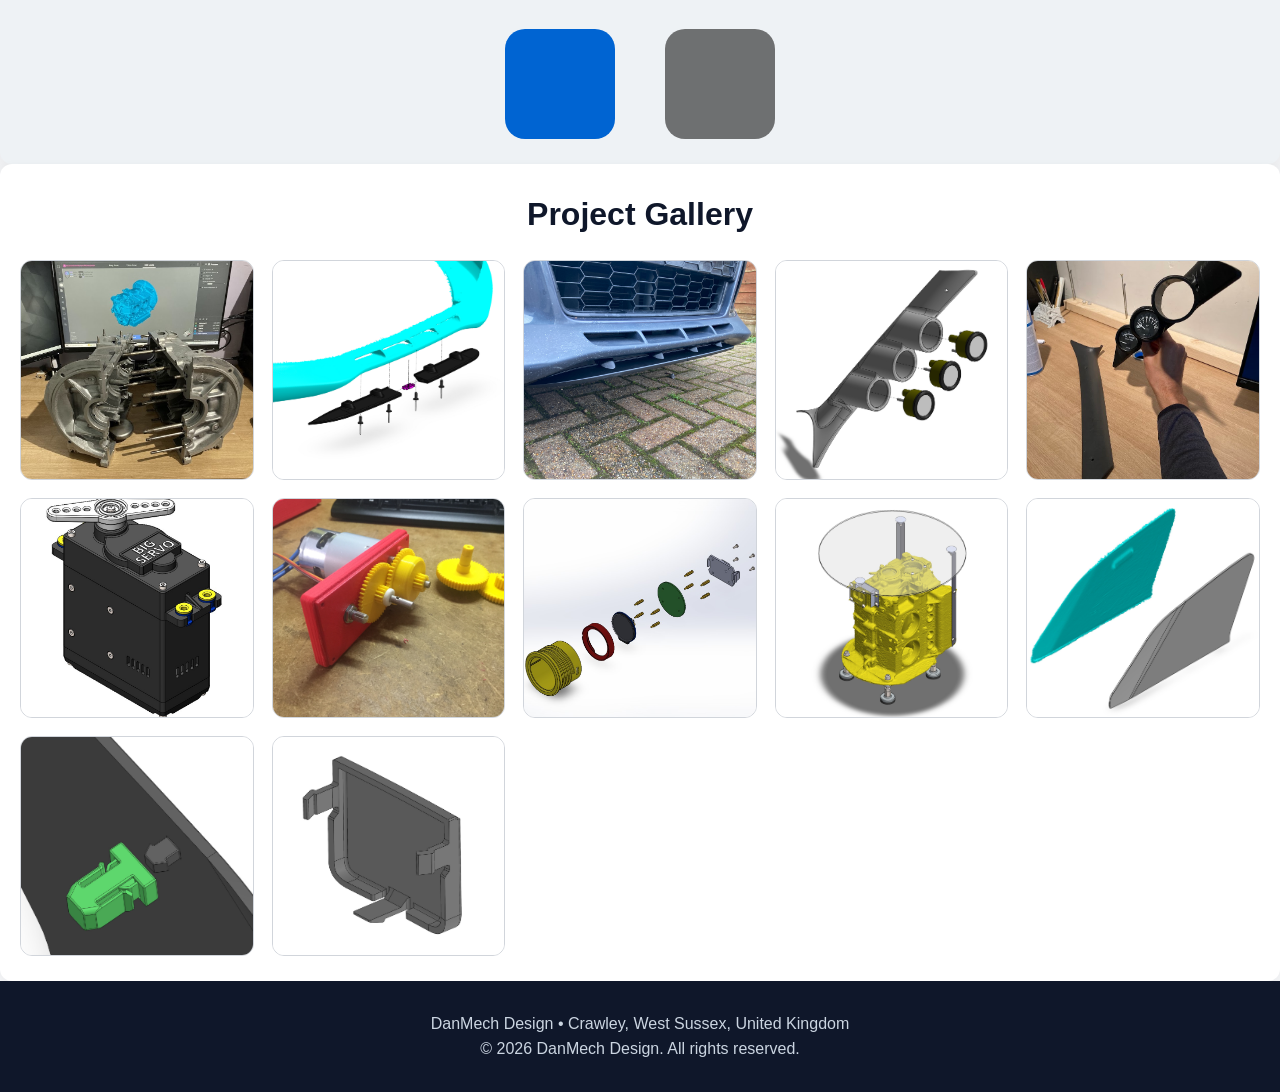
==== commit bb005d30: "Colour & styling tweaks" ====
--- a/index.html
+++ b/index.html
@@ -103,19 +103,19 @@
 	  <h2>Services</h2>
 	  <div class="service-list">
 		<div class="service-item">
-		  <h3><i class="fa-solid fa-compass-drafting"></i>3D Design</h3>
+		  <h3><i class="fa-solid fa-compass-drafting"></i>Engineering Design</h3>
 		  <p>
 			Professional CAD modelling and mechanical design services using SolidWorks for product development, prototyping, and manufacturing applications.
 		  </p>
 		</div>
 		<div class="service-item">
-		  <h3><i class="fa-solid fa-cube"></i>3D Printing</h3>
+		  <h3><i class="fa-solid fa-cube"></i>Prototyping</h3>
 		  <p>
 			In-house 3D printing services for rapid prototyping, functional end-use parts, and low-volume manufacturing applications.
 		  </p>
 		</div>
 		<div class="service-item">
-		  <h3><i class="fa-solid fa-expand"></i>3D Scanning</h3>
+		  <h3><i class="fa-solid fa-expand"></i>Reverse Engineering</h3>
 		  <p>
 			High-accuracy 3D scanning and reverse engineering services for product development, replacement components, and prototype refinement.
 		  </p>
--- a/style.css
+++ b/style.css
@@ -9,6 +9,10 @@
   --dark: #0f172a;
   --light: #f3f4f6;
   --text: #222;
+
+  --card: #ffffff;
+  --border: #d1d5db;
+  --muted: #64748b;
 }
 
 /* ---------------------------- */
@@ -41,6 +45,7 @@
   text-align: center;
   border-radius: 12px;
   transition: box-shadow 0.3s ease;
+  scroll-margin-top: 30px; /* Prevent navbar overlapping section header */
 }
 
 section:nth-of-type(odd) {
@@ -112,8 +117,9 @@
   object-position: center;
 
   filter:
-    saturate(0.9)
-    contrast(1.05);
+    brightness(1.08)
+    saturate(1.05)
+    contrast(1.02);
 
   transform: scale(1.03);
 }
@@ -125,23 +131,22 @@
   position: absolute;
 
   top: 0;
-  right: -70px;
-
-  width: 140px;
+  right: -100px;
+
+  width: 200px;
   height: 100%;
 
   z-index: 2;
-
   pointer-events: none;
 
   background: linear-gradient(
     to right,
     rgba(15,23,42,0),
-    rgba(15,23,42,0.82),
+    rgba(15,23,42,0.95),
     rgba(15,23,42,0)
   );
 
-  filter: blur(30px);
+  filter: blur(45px);
 }
 
 /* dark overlay */
@@ -226,7 +231,7 @@
 /* Navbar Styling               */
 /* ---------------------------- */
 .navbar {
-  background: rgba(255,255,255,0.92);
+  background: rgba(255,255,255,0.5);
   backdrop-filter: blur(10px);
 
   box-shadow: 0 2px 12px rgba(0,0,0,0.08);
@@ -244,7 +249,7 @@
   display: flex;
   justify-content: center;
 
-  gap: 40px;
+  gap: 60px;
 
   padding: 0;
   margin: 0;
@@ -258,14 +263,14 @@
   font-weight: 600;
   color: var(--dark);
 
-  padding: 10px 14px;
+  padding: 12px 16px;
   border-radius: 8px;
 
   transition: all 0.25s ease;
 
   white-space: nowrap;
 
-  font-size: clamp(0.8rem, 2vw, 1rem);
+  font-size: 1.05rem;
 }
 
 .navbar ul li a:hover {
@@ -333,6 +338,7 @@
   grid-template-columns: repeat(auto-fit, minmax(250px, 1fr));
 
   gap: 25px;
+
 }
 
 .service-item {
@@ -353,8 +359,6 @@
 
 .service-item:hover {
   transform: translateY(-6px);
-
-  border-color: var(--accent);
 
   box-shadow: 0 10px 25px rgba(0,0,0,0.08);
 }
@@ -476,6 +480,9 @@
 /* ---------------------------- */
 /* Gallery Section              */
 /* ---------------------------- */
+.gallery {
+  scroll-margin-top: 50px; /* Prevent navbar overlapping section header */
+}
 .gallery .image-grid {
   display: grid;
 
@@ -510,18 +517,15 @@
 /* ---------------------------- */
 /* Footer                       */
 /* ---------------------------- */
+
 footer {
   text-align: center;
-
   padding: 30px 20px;
 
-  font-size: 0.9rem;
-
-  color: var(--muted);
-
-  background: var(--light);
-
-  border-top: 1px solid var(--border);
+  background: var(--dark);
+  color: #cbd5e1;
+
+  border-top: none;
 }
 
 /* ---------------------------- */
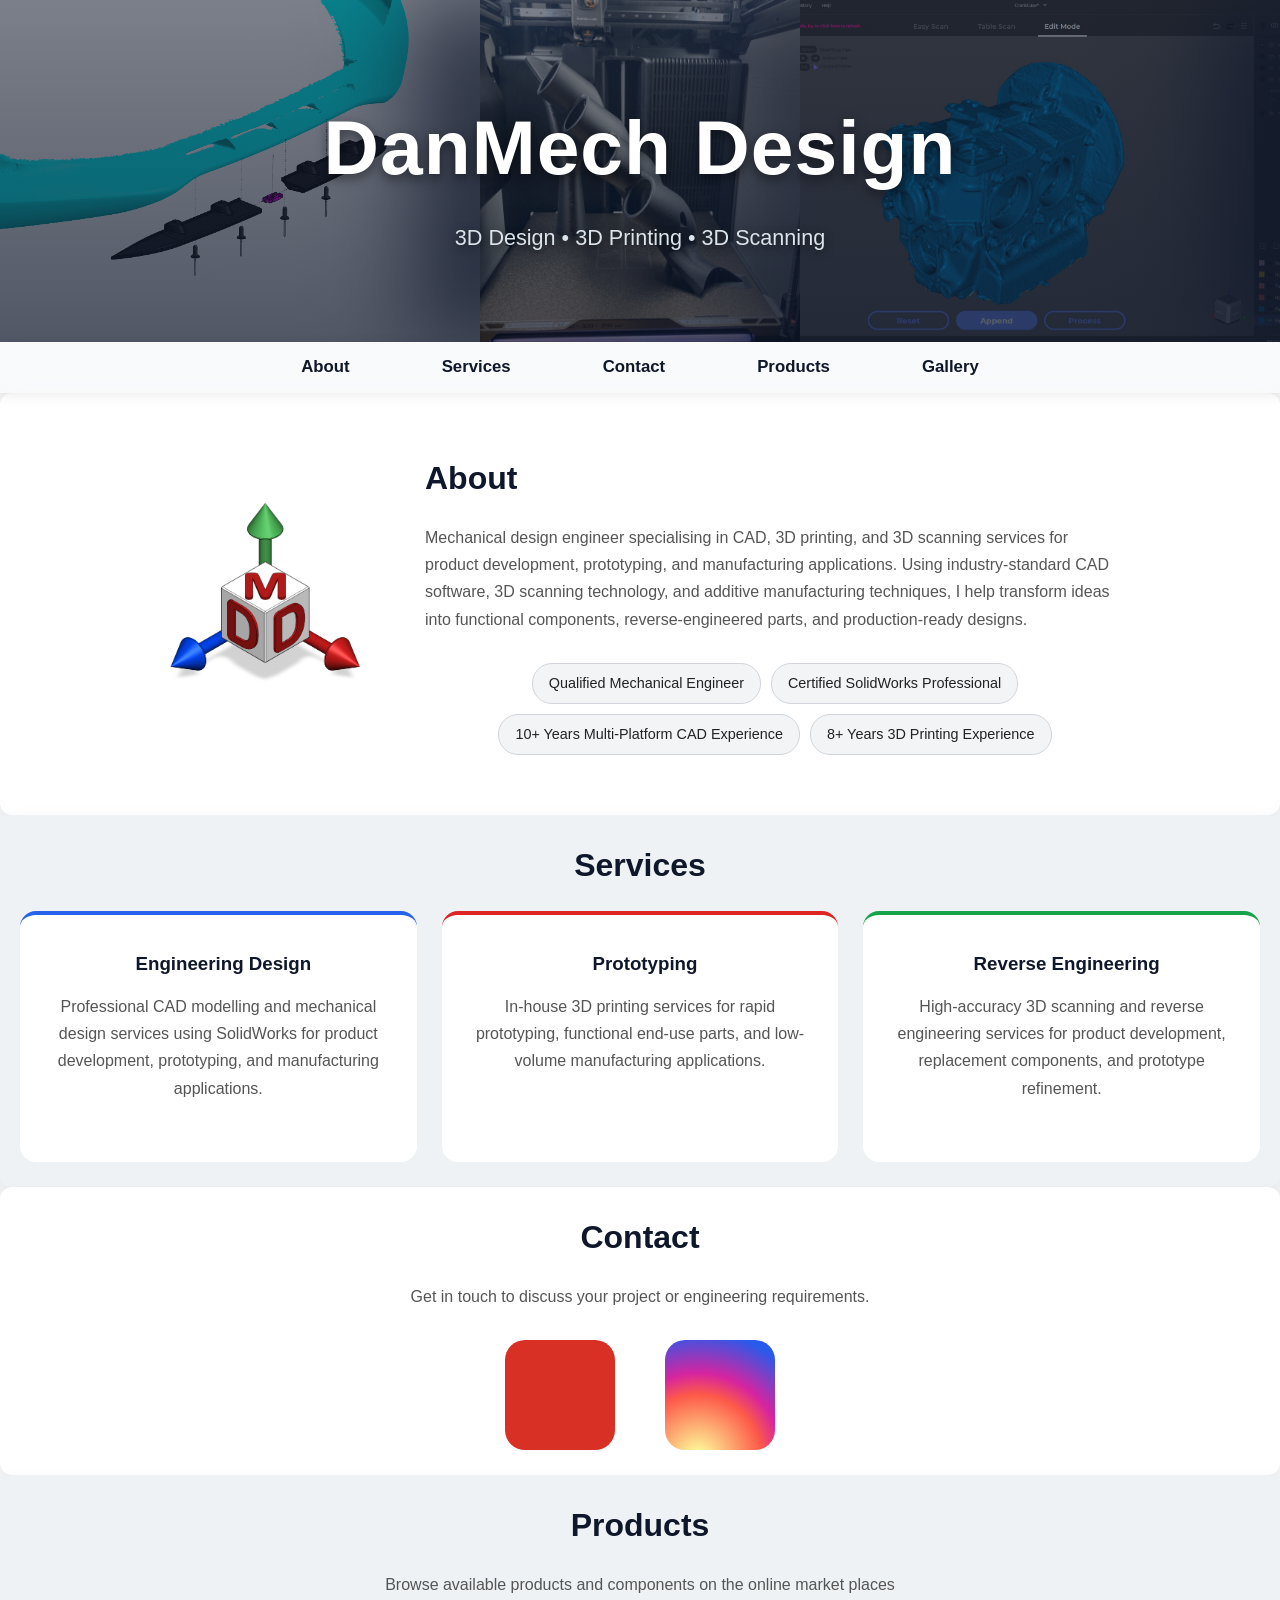
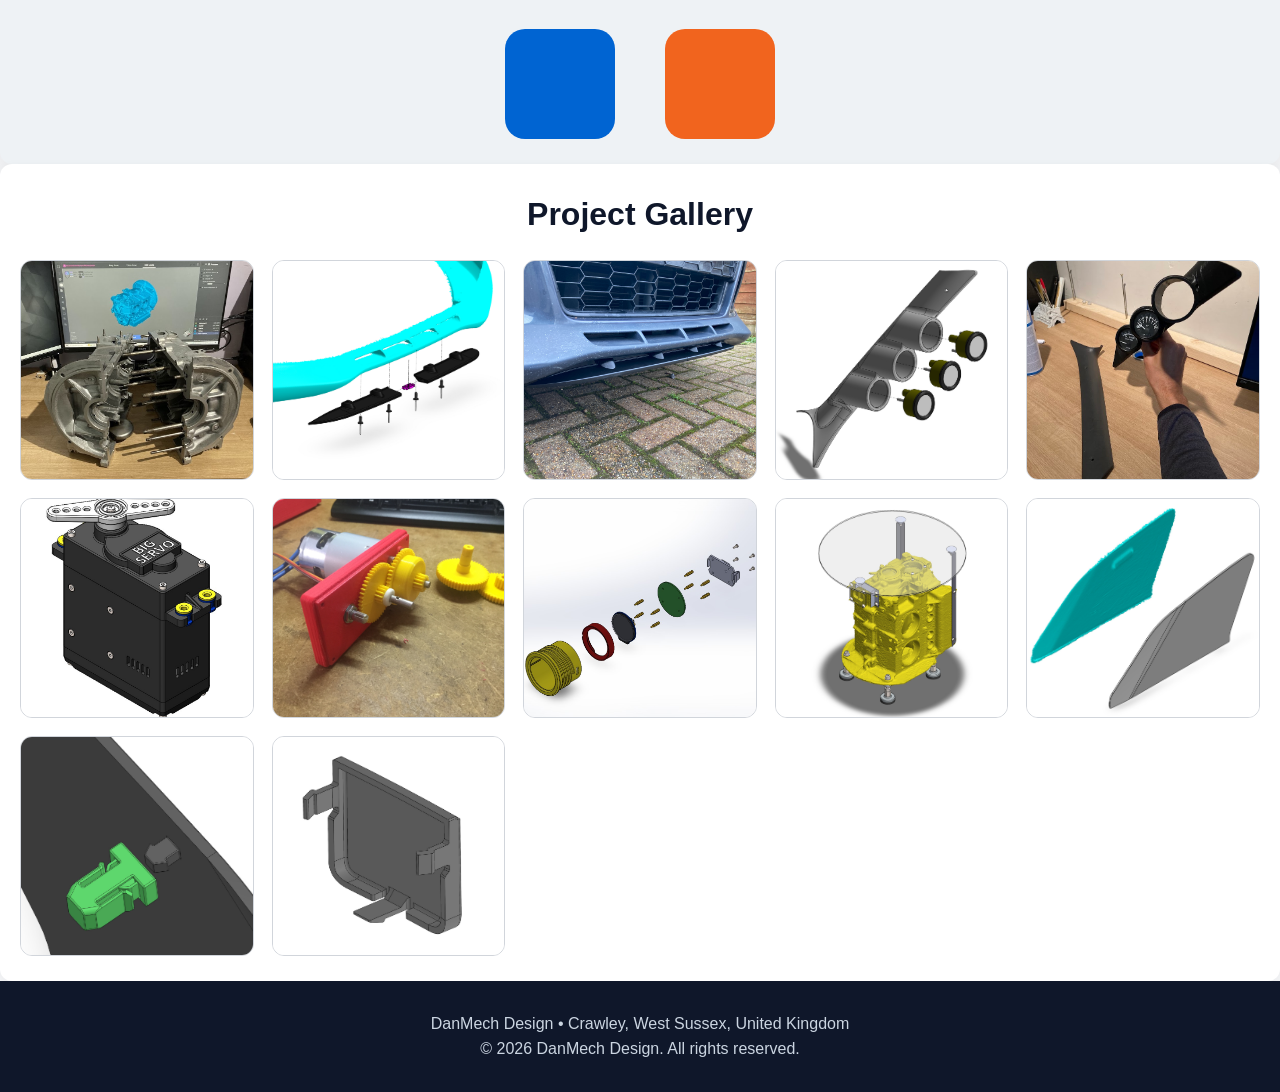
==== commit c5dcbea9: "Layout and styling tweaks" ====
--- a/index.html
+++ b/index.html
@@ -77,23 +77,32 @@
 	<section class="intro" id="about">
 	  <div class="intro-content">
 		<div class="intro-inner">
+
 		  <div class="intro-image">
-			<img src="website-logo.PNG" alt="logo.PNG">
+			<img src="website-logo.PNG" alt="DanMech Design logo">
 		  </div>
+
 		  <div class="intro-text">
-			<h2>About</h2>
+
+			<div class="intro-heading">
+			  <img src="website-logo.PNG" alt="DanMech Design logo"> <!-- 2nd logo instance for mobile only -->
+			  <h2>About</h2>
+			</div>
+
 			<p>
-				Mechanical design engineer specialising in CAD, 3D printing, and 3D scanning services for product development, 
-				prototyping, and manufacturing applications.
-				Using industry-standard CAD software, 3D scanning technology, and additive manufacturing techniques, 
-				I help transform ideas into functional components, reverse-engineered parts, and production-ready designs.
+			  Mechanical design engineer specialising in CAD, 3D printing, and 3D scanning services for product development,
+			  prototyping, and manufacturing applications.
+			  Using industry-standard CAD software, 3D scanning technology, and additive manufacturing techniques,
+			  I help transform ideas into functional components, reverse-engineered parts, and production-ready designs.
 			</p>
+
 			<ul class="intro-bullets">
 			  <li>Qualified Mechanical Engineer</li>
 			  <li>Certified SolidWorks Professional</li>
 			  <li>10+ Years Multi-Platform CAD Experience</li>
 			  <li>8+ Years 3D Printing Experience</li>
 			</ul>
+
 		  </div>
 		</div>
 	  </div>
@@ -140,14 +149,14 @@
 	
 	<section class="products" id="products">
 	  <h2>Products</h2>
-	  <p>Browse available products and components</p>
+	  <p>Browse available products and components on the online market places</p>
 
 	  <div class="contact-icons">
 		<a href="https://www.ebay.co.uk/usr/danmechdesign" target="_blank" class="icon ebay" aria-label="Online Store">
 		  <i class="fa-brands fa-ebay"></i>
 		</a>
 		
-		<a href="#" class="icon etsy disabled" aria-label="Etsy Store Coming Soon">
+		<a href="https://danmechdesign.etsy.com" target="_blank" class="icon etsy " aria-label="Etsy Store Coming Soon">
 			<i class="fa-brands fa-etsy"></i>
 		</a>
 	  </div>	  
--- a/style.css
+++ b/style.css
@@ -285,6 +285,24 @@
   padding: 60px 20px;
 }
 
+.intro-heading {
+  display: flex;
+  align-items: center;
+  gap: 16px;
+  margin-bottom: 20px;
+}
+
+.intro-heading img {
+  display: none;
+  width: 60px;
+  height: 60px;
+  object-fit: contain;
+}
+
+.intro-heading h2 {
+  margin: 0;
+}
+
 .intro-inner {
   display: flex;
   align-items: center;
@@ -299,11 +317,7 @@
 
   border-radius: 20px;
 
-  object-fit: cover;
-
-  border: 3px solid var(--border);
-
-  box-shadow: 0 8px 20px rgba(0,0,0,0.08);
+  object-fit: contain;
 }
 
 .intro-text {
@@ -466,10 +480,11 @@
 }
 
 .icon.etsy {
-  background: #2b2b2b;
-  color: #888;
-}
-
+  background: #F1641E;
+  color: white;
+}
+
+/* Only needed until store is live*/
 .icon.etsy.disabled {
   opacity: 0.65;
   filter: grayscale(100%);
@@ -588,12 +603,26 @@
     font-size: 1.05rem;
   }
 
+	.navbar {
+	  padding: 10px 2px;
+	}
+
   .navbar ul {
-    gap: 6px;
+    display: flex;
+    justify-content: space-evenly;
+    width: 100%;
+    gap: 0;
+  }
+
+  .navbar ul li {
+    flex: 1;
+    text-align: center;
   }
 
   .navbar ul li a {
-    padding: 6px 8px;
+    display: block;
+    padding: 8px 4px;
+    font-size: clamp(0.72rem, 2.6vw, 0.9rem);
   }
 
   .intro {
@@ -603,15 +632,28 @@
   .intro-inner {
     gap: 20px;
   }
-
+  
   .intro-text {
     text-align: center;
-  }
-
-  .intro-image img {
-    width: 170px;
-    height: 170px;
-  }
+}
+
+.intro-image {
+    display: none;
+}
+
+.intro-heading {
+    justify-content: center;
+    margin-bottom: 20px;
+}
+
+.intro-heading img {
+    display: block;
+}
+
+.intro-heading h2 {
+    margin: 0;
+}
+
 
   .service-item {
     padding: 24px;
